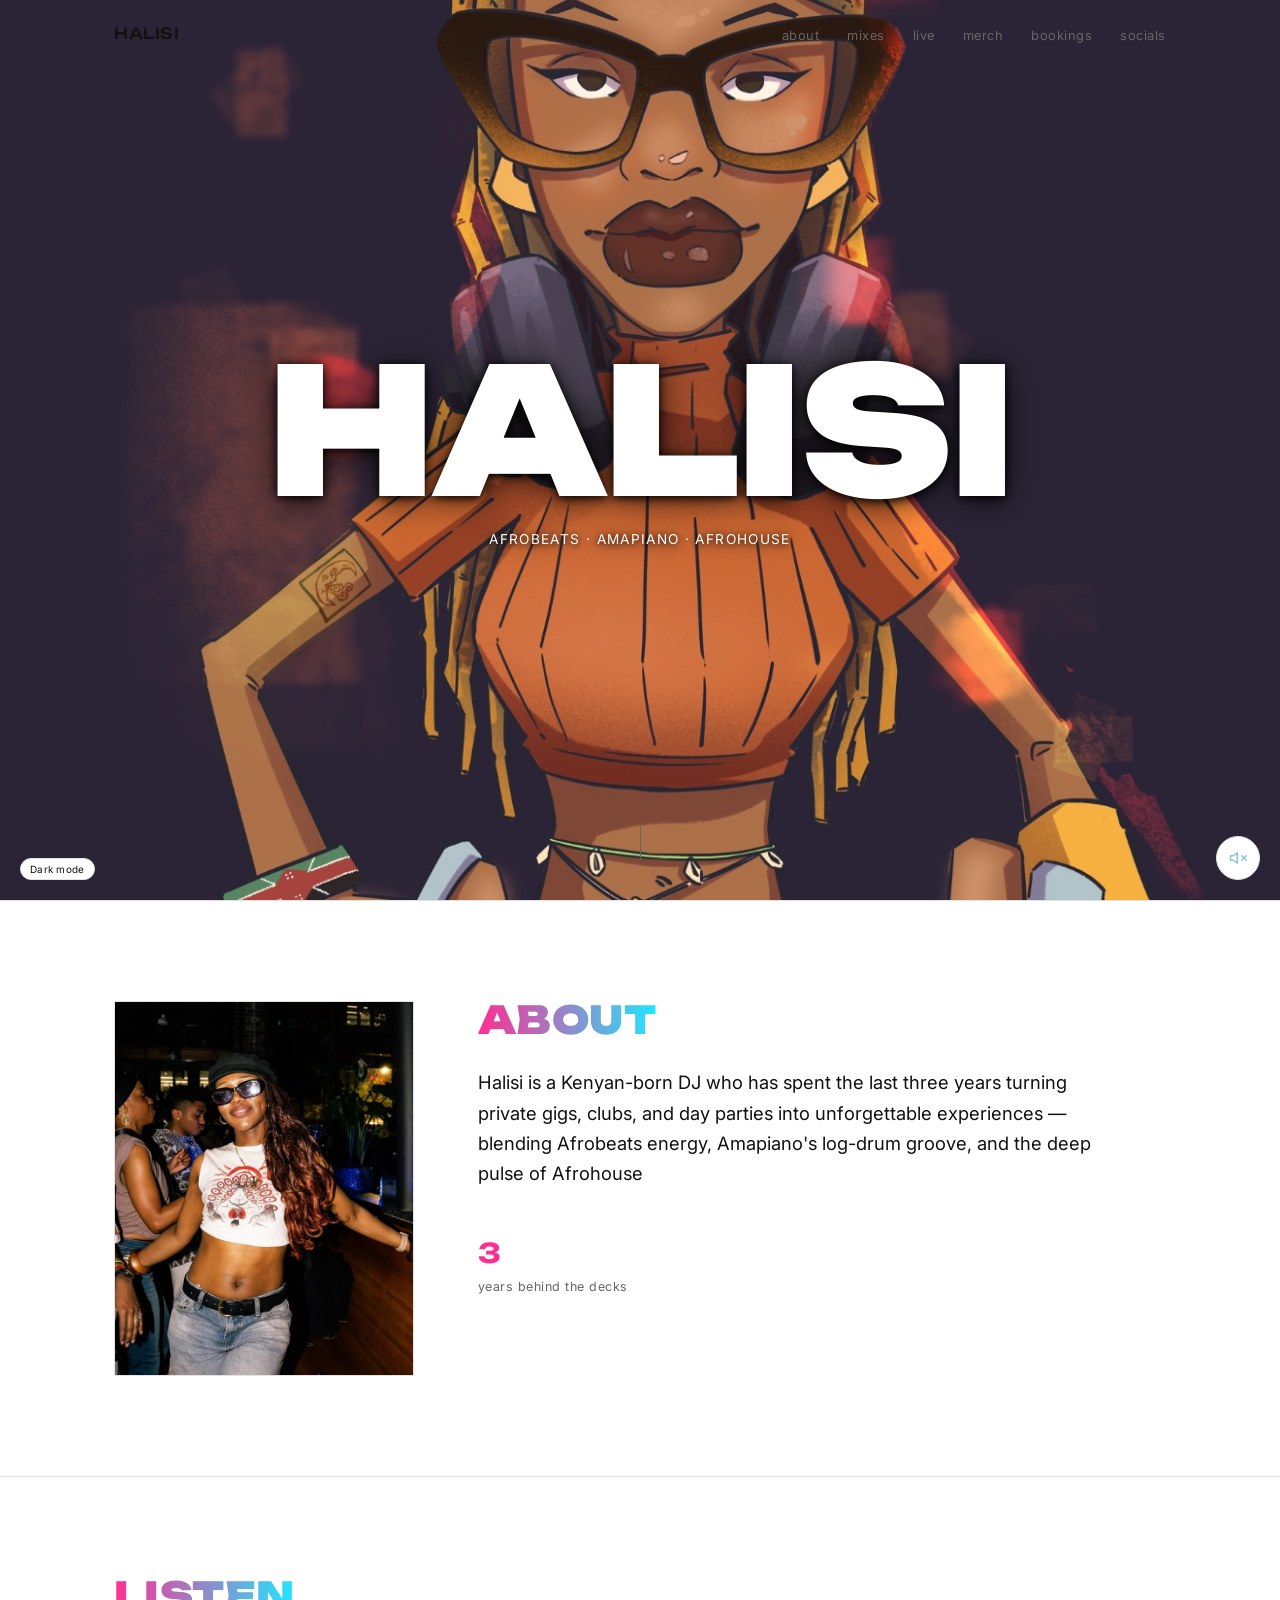
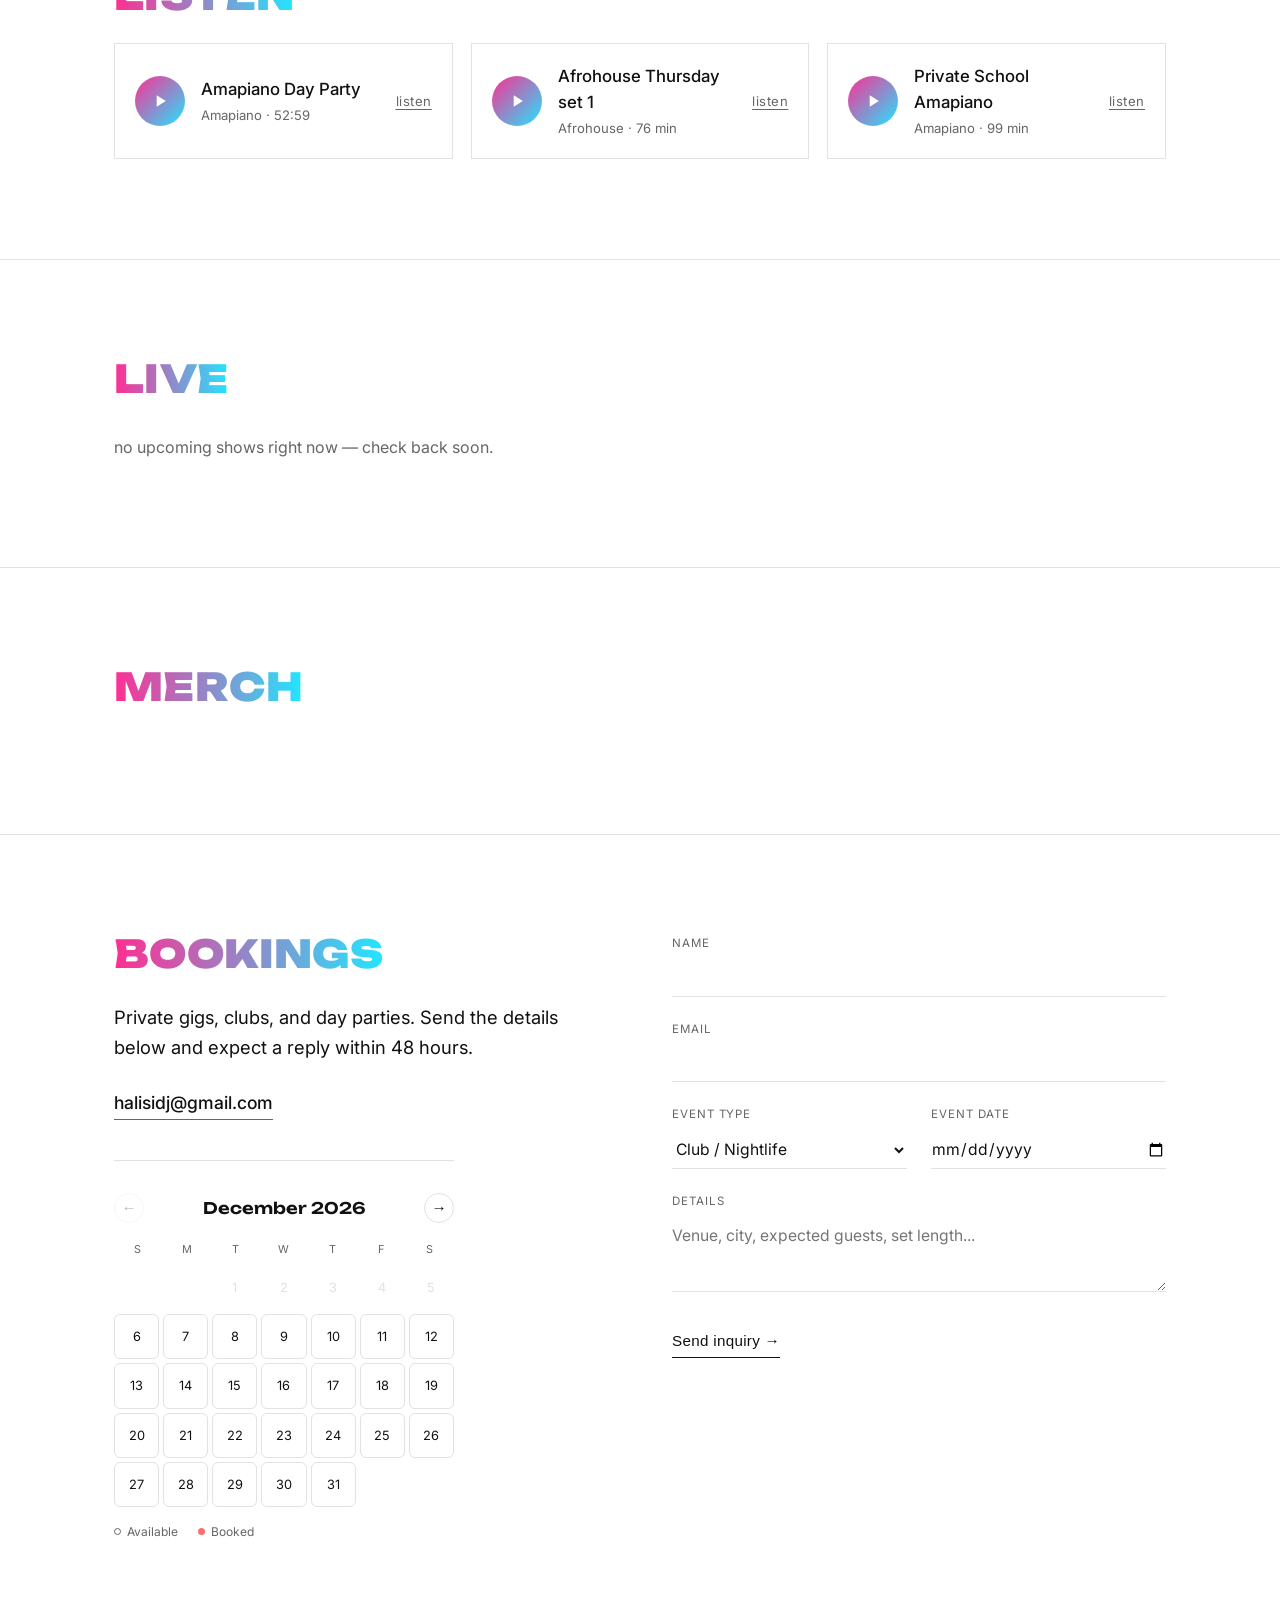
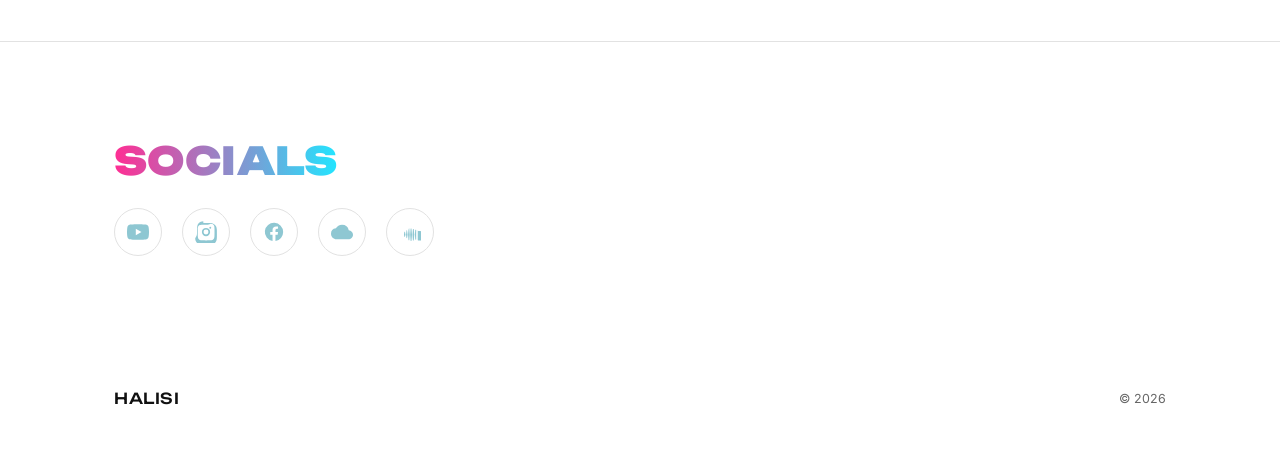
==== index.html @ 0e68756f "Overshoot the hero past the home indicator on iOS Sizing the hero to 100lvh still left a strip of th" ====
<!DOCTYPE html>
<html lang="en">
<head>
<meta charset="UTF-8">
<meta name="viewport" content="width=device-width, initial-scale=1.0, viewport-fit=cover">
<!-- Tints the browser's own toolbars (Safari's address bar) to match the page. -->
<meta name="theme-color" content="#000000">
<title>Halisi — Afrobeats / Amapiano / Afrohouse DJ</title>
<meta name="description" content="Halisi — Kenyan-born DJ specializing in Afrobeats, Amapiano &amp; Afrohouse. Mixes, live dates, and bookings.">
<link rel="icon" href="data:image/svg+xml,<svg xmlns=%22http://www.w3.org/2000/svg%22 viewBox=%220 0 100 100%22><text y=%22.9em%22 font-size=%2290%22>◆</text></svg>">
<link rel="preconnect" href="https://fonts.googleapis.com">
<link rel="preconnect" href="https://fonts.gstatic.com" crossorigin>
<link href="https://fonts.googleapis.com/css2?family=Space+Grotesk:wght@400;500;700&family=Playfair+Display:wght@400;600;700&family=Archivo+Black&family=DM+Serif+Display&family=Bebas+Neue&family=Syne:wght@500;700&family=Unbounded:wght@400;600;800;900&family=Bungee&family=Monoton&family=Anton&family=Righteous&family=Permanent+Marker&family=Pacifico&family=Fredoka:wght@400;600;700&family=Luckiest+Guy&family=Bangers&family=Chewy&family=Baloo+2:wght@400;600;800&family=Caveat:wght@400;600;700&family=Poppins:wght@400;600;700;800&family=Comfortaa:wght@400;600;700&family=Passion+One:wght@400;700;900&family=Inter:wght@400;500;600&family=Work+Sans:wght@400;500;600&family=IBM+Plex+Sans:wght@400;500;600&family=Manrope:wght@400;500;600;700&family=Source+Sans+3:wght@400;500;600&display=swap" rel="stylesheet">
<link rel="stylesheet" href="styles.css?v=3">
<script>
(function () {
  try {
    var saved = localStorage.getItem('halisi-theme');
    var theme = saved || (window.matchMedia('(prefers-color-scheme: light)').matches ? 'light' : 'dark');
    document.documentElement.setAttribute('data-theme', theme);
    var tc = document.querySelector('meta[name="theme-color"]');
    if (tc) tc.setAttribute('content', theme === 'light' ? '#ffffff' : '#000000');
  } catch (e) {}
})();
</script>
</head>
<body>

<div class="site-bg" id="siteBg" aria-hidden="true">
  <div class="site-bg-media" id="siteBgMedia"></div>
  <div class="site-bg-overlay" id="siteBgOverlay"></div>
</div>

<header class="site-header" id="top">
  <nav class="nav container">
    <a class="logo" href="#top">Halisi</a>
    <button class="nav-toggle" id="navToggle" aria-label="Toggle menu" aria-expanded="false">
      <span></span><span></span>
    </button>
    <ul class="nav-links" id="navLinks">
      <li><a href="#bio">about</a></li>
      <li><a href="#mixes">mixes</a></li>
      <li><a href="#events">live</a></li>
      <li><a href="#merch">merch</a></li>
      <li><a href="#booking">bookings</a></li>
      <li><a href="#socials">socials</a></li>
    </ul>
  </nav>
</header>

<main>

  <section class="hero" id="home">
    <div class="hero-media">
      <video class="hero-photo" id="heroVideo" autoplay muted loop playsinline>
        <source id="heroVideoSource" src="https://assets.mixkit.co/videos/4026/4026-360.mp4" type="video/mp4">
      </video>
    </div>
    <div class="container hero-inner">
      <h1 class="hero-title">HALISI</h1>
      <p class="hero-tagline" id="heroTagline">afrobeats &middot; amapiano &middot; afrohouse</p>
    </div>
    <a href="#bio" class="scroll-cue" aria-label="Scroll down"><span></span></a>
  </section>

  <section class="bio reveal" id="bio">
    <div class="container bio-grid">
      <div class="bio-photo">
        <div class="photo-placeholder">
          <img id="pressPhoto" src="https://images.unsplash.com/photo-1772187727910-7d2facda0c21?q=80&w=600&h=750&fit=crop&auto=format" alt="Halisi press photo" loading="lazy">
        </div>
      </div>
      <div class="bio-copy">
        <p class="section-label">About</p>
        <p class="bio-text" id="bioText">Halisi is a Kenyan-born DJ who has spent the last three years turning private gigs, clubs, and day parties into unforgettable experiences — blending Afrobeats energy, Amapiano's log-drum groove, and the deep pulse of Afrohouse into sets read live for the room in front of them.</p>
        <div class="bio-stats">
          <div><strong id="yearsActive">3</strong><span>years behind the decks</span></div>
        </div>
      </div>
    </div>
  </section>

  <section class="mixes reveal" id="mixes">
    <div class="container">
      <p class="section-label">Listen</p>
      <div class="mix-grid" id="mixesList"></div>
    </div>
  </section>

  <section class="events reveal" id="events">
    <div class="container">
      <p class="section-label">Live</p>
      <div class="list" id="eventsList"></div>
    </div>
  </section>

  <section class="merch reveal" id="merch">
    <div class="container">
      <p class="section-label">Merch</p>
      <div class="merch-grid" id="merchGrid"></div>
    </div>
  </section>

  <section class="booking reveal" id="booking">
    <div class="container booking-grid">
      <div class="booking-copy">
        <p class="section-label">Bookings</p>
        <p class="bio-text" id="bookingBlurb">Private gigs, clubs, and day parties. Send the details below and expect a reply within 48 hours.</p>
        <a class="contact-email" id="bookingEmail" href="mailto:booking@halisi.example">booking@halisi.example</a>
        <div class="availability" id="availabilityCalendar"></div>
      </div>

      <form class="booking-form" id="bookingForm" novalidate>
        <div class="form-row">
          <label for="name">Name</label>
          <input type="text" id="name" name="name" required>
        </div>
        <div class="form-row">
          <label for="email">Email</label>
          <input type="email" id="email" name="email" required>
        </div>
        <div class="form-row form-row-split">
          <div>
            <label for="eventType">Event type</label>
            <select id="eventType" name="eventType">
              <option>Club / Nightlife</option>
              <option>Day Party</option>
              <option>Private Party</option>
              <option>Wedding</option>
              <option>Corporate</option>
            </select>
          </div>
          <div>
            <label for="eventDate">Event date</label>
            <input type="date" id="eventDate" name="eventDate">
          </div>
        </div>
        <div class="form-row">
          <label for="message">Details</label>
          <textarea id="message" name="message" rows="3" placeholder="Venue, city, expected guests, set length..." required></textarea>
        </div>
        <button type="submit" class="btn-text">Send inquiry &rarr;</button>
        <p class="form-status" id="formStatus" role="status"></p>
      </form>
    </div>
  </section>

  <section class="socials reveal" id="socials">
    <div class="container">
      <p class="section-label">Socials</p>
      <div class="social-links">
        <a href="#" id="socialYoutube" aria-label="YouTube">
          <svg viewBox="0 0 24 24" width="22" height="22"><path fill="currentColor" d="M23.5 6.2a3 3 0 0 0-2.1-2.1C19.5 3.5 12 3.5 12 3.5s-7.5 0-9.4.6A3 3 0 0 0 .5 6.2 31 31 0 0 0 0 12a31 31 0 0 0 .5 5.8 3 3 0 0 0 2.1 2.1c1.9.6 9.4.6 9.4.6s7.5 0 9.4-.6a3 3 0 0 0 2.1-2.1A31 31 0 0 0 24 12a31 31 0 0 0-.5-5.8zM9.6 15.6V8.4L15.8 12l-6.2 3.6z"/></svg>
        </a>
        <a href="#" id="socialInstagram" aria-label="Instagram">
          <svg viewBox="0 0 24 24" width="22" height="22"><path fill="currentColor" d="M12 2.2c3.2 0 3.6 0 4.9.07 1.2.06 2.2.28 2.9.6.8.3 1.4.7 2 1.4.6.6 1 1.2 1.4 2 .3.7.5 1.7.6 2.9.1 1.3.1 1.7.1 4.9s0 3.6-.1 4.9c-.1 1.2-.3 2.2-.6 2.9-.3.8-.8 1.4-1.4 2-.6.6-1.2 1-2 1.4-.7.3-1.7.5-2.9.6-1.3.1-1.7.1-4.9.1s-3.6 0-4.9-.1c-1.2-.1-2.2-.3-2.9-.6-.8-.3-1.4-.8-2-1.4-.6-.6-1-1.2-1.4-2-.3-.7-.5-1.7-.6-2.9C2.2 15.6 2.2 15.2 2.2 12s0-3.6.1-4.9c.1-1.2.3-2.2.6-2.9.3-.8.8-1.4 1.4-2 .6-.6 1.2-1 2-1.4.7-.3 1.7-.5 2.9-.6C8.4 2.2 8.8 2.2 12 2.2zm0 1.8c-3.1 0-3.5 0-4.7.07-1 .05-1.6.22-2 .37-.5.2-.85.4-1.22.78-.38.37-.6.72-.78 1.22-.15.4-.32 1-.37 2C3.02 8.5 3 8.9 3 12s0 3.5.07 4.7c.05 1 .22 1.6.37 2 .18.5.4.85.78 1.22.37.38.72.6 1.22.78.4.15 1 .32 2 .37 1.2.07 1.6.07 4.7.07s3.5 0 4.7-.07c1-.05 1.6-.22 2-.37.5-.18.85-.4 1.22-.78.38-.37.6-.72.78-1.22.15-.4.32-1 .37-2 .07-1.2.07-1.6.07-4.7s0-3.5-.07-4.7c-.05-1-.22-1.6-.37-2-.18-.5-.4-.85-.78-1.22a3.3 3.3 0 0 0-1.22-.78c-.4-.15-1-.32-2-.37C15.5 4 15.1 4 12 4zm0 3.5a4.5 4.5 0 1 1 0 9 4.5 4.5 0 0 1 0-9zm0 1.8a2.7 2.7 0 1 0 0 5.4 2.7 2.7 0 0 0 0-5.4zm5.7-2a1.05 1.05 0 1 1-2.1 0 1.05 1.05 0 0 1 2.1 0z"/></svg>
        </a>
        <a href="#" id="socialFacebook" aria-label="Facebook">
          <svg viewBox="0 0 24 24" width="22" height="22"><path fill="currentColor" d="M22 12a10 10 0 1 0-11.6 9.9v-7H7.9V12h2.5V9.8c0-2.5 1.5-3.9 3.8-3.9 1.1 0 2.2.2 2.2.2v2.4h-1.2c-1.2 0-1.6.8-1.6 1.6V12h2.8l-.4 2.9h-2.4v7A10 10 0 0 0 22 12z"/></svg>
        </a>
        <a href="#" id="socialMixcloud" aria-label="Mixcloud">
          <svg viewBox="0 0 24 24" width="22" height="22"><path fill="currentColor" d="M19.35 10.04A7.49 7.49 0 0 0 12 4C9.11 4 6.6 5.64 5.35 8.04A5.994 5.994 0 0 0 0 14c0 3.31 2.69 6 6 6h13c2.76 0 5-2.24 5-5 0-2.64-2.05-4.78-4.65-4.96z"/></svg>
        </a>
        <a href="#" id="socialSoundcloud" aria-label="SoundCloud">
          <svg viewBox="0 0 24 24" width="22" height="22"><path fill="currentColor" d="M8.5 10.2c-.2 0-.35.15-.38.35L7.7 15l.4 3.4c.03.2.18.35.38.35s.35-.15.37-.35l.5-3.4-.5-4.45c-.02-.2-.17-.35-.37-.35zm-2.3 1.4c-.2 0-.35.15-.38.35L5.4 15l.4 2c.03.2.18.35.38.35s.35-.15.37-.35l.5-2-.5-3.05c-.02-.2-.17-.35-.37-.35zm4.6-2.6c-.22 0-.4.17-.42.4L9.9 15l.48 5.6c.02.23.2.4.42.4s.4-.17.42-.4L11.7 15l-.5-6.6c-.02-.23-.2-.4-.42-.4zm2.35-.9c-.24 0-.44.19-.46.43L12.2 15l.5 6.5c.02.24.22.43.46.43s.44-.19.46-.43l.56-6.5-.56-6.47c-.02-.24-.22-.43-.46-.43zm2.5.6c-.26 0-.47.2-.49.46L14.7 15l.46 5.9c.02.26.23.46.49.46s.47-.2.49-.46l.52-5.9-.52-5.84c-.02-.26-.23-.46-.49-.46zm2.6.75c-.28 0-.5.22-.5.5l-.4 4.6.4 5.4c0 .28.22.5.5.5s.5-.22.5-.5V9.9c-.03-.28-.24-.5-.5-.5zm2.75.85c-.02 0-.02 0-.03 0h-.02c-.28.02-.5.25-.5.53v9.9c0 .28.23.5.5.5h5.2c1.7 0 3.05-1.37 3.05-3.06 0-1.5-1.08-2.74-2.5-3-.13-2.4-2.1-4.3-4.53-4.3-.42 0-.83.06-1.17.17v.01c0-.42-.34-.76-.76-.76h-.06z"/></svg>
        </a>
      </div>
    </div>
  </section>

</main>

<footer class="site-footer">
  <div class="container footer-inner">
    <a class="logo" href="#top">Halisi</a>
    <p>&copy; <span id="year"></span></p>
  </div>
</footer>

<button type="button" class="theme-toggle" id="themeToggle" aria-label="Toggle color theme">Light mode</button>

<audio id="homepageAudio" loop preload="none"></audio>
<button type="button" class="audio-toggle" id="audioToggle" aria-label="Play background music" hidden>
  <svg class="icon-sound-on" viewBox="0 0 24 24" fill="none" stroke="currentColor" stroke-width="2" stroke-linecap="round" stroke-linejoin="round"><polygon points="11 5 6 9 2 9 2 15 6 15 11 19 11 5"></polygon><path d="M15.54 8.46a5 5 0 0 1 0 7.07"></path><path d="M19.07 4.93a10 10 0 0 1 0 14.14"></path></svg>
  <svg class="icon-sound-off" viewBox="0 0 24 24" fill="none" stroke="currentColor" stroke-width="2" stroke-linecap="round" stroke-linejoin="round"><polygon points="11 5 6 9 2 9 2 15 6 15 11 19 11 5"></polygon><line x1="23" y1="9" x2="17" y2="15"></line><line x1="17" y1="9" x2="23" y2="15"></line></svg>
</button>

<script src="script.js?v=3"></script>

<!-- MailerLite Universal -->
<script>
    (function(w,d,e,u,f,l,n){w[f]=w[f]||function(){(w[f].q=w[f].q||[])
    .push(arguments);},l=d.createElement(e),l.async=1,l.src=u,
    n=d.getElementsByTagName(e)[0],n.parentNode.insertBefore(l,n);})
    (window,document,'script','https://assets.mailerlite.com/js/universal.js','ml');
    ml('account', '2610002');
</script>
<!-- End MailerLite Universal -->
</body>
</html>
---- styles.css ----
:root {
  --bg: #000000;
  --bg-rgb: 0, 0, 0;
  --text: #ffffff;
  --text-dim: #a2a2a2;
  --line: #2a2a2a;
  --max-w: 1100px;
  --font-heading: 'Space Grotesk', sans-serif;
  --font-body: 'Inter', system-ui, -apple-system, sans-serif;
}

:root[data-theme="light"] {
  --bg: #ffffff;
  --bg-rgb: 255, 255, 255;
  --text: #111111;
  --text-dim: #666666;
  --line: #e2e2e2;
}

* { box-sizing: border-box; }
html { scroll-behavior: smooth; }

body {
  margin: 0;
  background: var(--bg);
  color: var(--text);
  font-family: var(--font-body);
  line-height: 1.5;
  -webkit-font-smoothing: antialiased;
  transition: background-color 0.25s ease, color 0.25s ease;
}

/* Optional site-wide background media, set from the admin panel.
   When active, body's own background is made transparent so this shows
   through (see body.has-site-bg below). It sits at z-index:0 rather than a
   negative value — a negative z-index here would paint behind the browser's
   own canvas fill (the propagated body background), hiding it entirely.
   Real content is kept above it via main/footer's own z-index:1 below. */
.site-bg {
  position: fixed;
  inset: 0;
  z-index: 0;
  overflow: hidden;
  pointer-events: none;
  display: none;
}
.site-bg.is-active { display: block; }
.site-bg-media { position: absolute; inset: 0; }
.site-bg-media img, .site-bg-media video {
  width: 100%;
  height: 100%;
  object-fit: cover;
  display: block;
}
.site-bg-overlay {
  position: absolute;
  inset: 0;
  background: var(--bg);
}
body.has-site-bg { background: transparent; }
main, .site-footer { position: relative; z-index: 1; }

/* Homepage background-audio toggle */
.audio-toggle {
  position: fixed;
  right: 20px;
  bottom: calc(20px + env(safe-area-inset-bottom, 0px));
  z-index: 90;
  width: 44px;
  height: 44px;
  border-radius: 50%;
  border: 1px solid var(--line);
  background: var(--bg);
  color: var(--icon-color, var(--text));
  display: flex;
  align-items: center;
  justify-content: center;
  cursor: pointer;
  transition: border-color 0.2s ease, transform 0.2s ease;
}
.audio-toggle:hover { border-color: var(--text-dim); transform: scale(1.05); }
.audio-toggle svg { width: 18px; height: 18px; }
.audio-toggle .icon-sound-off { display: block; }
.audio-toggle .icon-sound-on { display: none; }
.audio-toggle.is-playing .icon-sound-off { display: none; }
.audio-toggle.is-playing .icon-sound-on { display: block; }

img { max-width: 100%; display: block; }

/* Light/dark mode toggle — floats bottom-left, mirroring the audio toggle
   on the bottom-right, so it's reachable on every screen size without
   opening the mobile nav menu. */
.theme-toggle {
  position: fixed;
  left: 20px;
  bottom: calc(20px + env(safe-area-inset-bottom, 0px));
  z-index: 90;
  height: 22px;
  padding: 0 9px;
  border-radius: 11px;
  border: 1px solid var(--line);
  background: var(--bg);
  color: var(--text);
  cursor: pointer;
  font: inherit;
  font-size: 0.62rem;
  letter-spacing: 0.03em;
  transition: border-color 0.2s ease, transform 0.2s ease;
}
.theme-toggle:hover { border-color: var(--text-dim); transform: scale(1.05); }

@media (prefers-reduced-motion: no-preference) {
  .reveal {
    opacity: 0;
    transform: translateY(24px);
    transition: opacity 0.6s ease, transform 0.6s ease;
  }
  .reveal.in-view {
    opacity: 1;
    transform: translateY(0);
  }
}

h1, h2, h3, .logo, .hero-title {
  font-family: var(--font-heading);
  margin: 0;
}

p { margin: 0; }
a { color: inherit; text-decoration: none; }

.container {
  max-width: var(--max-w);
  margin: 0 auto;
  padding: 0 max(24px, env(safe-area-inset-left, 0px)) 0 max(24px, env(safe-area-inset-right, 0px));
}

.section-label {
  display: inline-block;
  font-family: var(--font-heading);
  text-transform: uppercase;
  letter-spacing: 0.01em;
  font-size: clamp(1.5rem, 4.5vw, 2.4rem);
  font-weight: 900;
  line-height: 1;
  background: linear-gradient(90deg, var(--accent, var(--text)), var(--accent-2, var(--text)));
  -webkit-background-clip: text;
  background-clip: text;
  color: transparent;
  margin-bottom: 28px;
}

/* Header */
.site-header {
  position: fixed;
  top: 0; left: 0; right: 0;
  z-index: 100;
  /* viewport-fit=cover lets the page paint under the status bar and home
     indicator, so pull the contents back inside the safe area. */
  padding-top: calc(22px + env(safe-area-inset-top, 0px));
  border-bottom: 1px solid transparent;
  transition: background 0.25s ease, border-color 0.25s ease;
}
.site-header.scrolled {
  background: var(--bg);
  border-bottom-color: var(--line);
}

.nav {
  display: flex;
  align-items: center;
  justify-content: space-between;
}

.logo {
  font-size: 0.95rem;
  font-weight: 500;
  letter-spacing: 0.04em;
  text-transform: uppercase;
}

.nav-links {
  list-style: none;
  display: flex;
  align-items: center;
  gap: 28px;
  margin: 0;
  padding: 0;
}

.nav-links a {
  font-size: 0.8rem;
  letter-spacing: 0.04em;
  color: var(--text-dim);
  transition: color 0.15s ease;
}
.nav-links a:hover { color: var(--accent, var(--text)); }

.nav-toggle {
  display: none;
  flex-direction: column;
  gap: 5px;
  background: none;
  border: none;
  cursor: pointer;
  padding: 6px;
}
.nav-toggle span {
  width: 20px; height: 2px;
  background: var(--icon-color, var(--text));
  border-radius: 2px;
}

/* Hero */
.hero {
  position: relative;
  /* lvh is the screen with the browser's toolbars retracted - the tallest the
     viewport ever gets. Sizing to it means the hero always covers the screen
     whatever the toolbars are doing, so the next section can never slide into
     view while they animate. dvh would track the visible height exactly, but
     it resizes the hero mid-scroll and that is what caused the glimpse. The
     vh line stays as a fallback for browsers without lvh. */
  min-height: 100vh;
  /* Under viewport-fit=cover iOS does not reliably count the home-indicator
     inset in lvh, leaving a strip at the bottom where the next section shows
     through. Add that inset back so the hero always overshoots the screen
     rather than falling short of it. */
  min-height: calc(100lvh + env(safe-area-inset-bottom, 0px));
  display: flex;
  align-items: center;
  justify-content: center;
  text-align: center;
  overflow: hidden;
}

.hero-media {
  position: absolute;
  inset: 0;
  z-index: 0;
  overflow: hidden;
  /* Fallback background-image (set from JS, media.heroPosterUrl) shows
     through whenever the video isn't actively painting a frame — still
     loading, blocked, or failed to play — instead of leaving this blank. */
  background-size: cover;
  background-position: center;
}
.hero-photo {
  width: 100%;
  height: 100%;
  object-fit: cover;
  transform: scale(1);
  animation: hero-zoom 26s ease-in-out infinite alternate;
}
@keyframes hero-zoom {
  from { transform: scale(1); }
  to { transform: scale(1.08); }
}
@media (prefers-reduced-motion: reduce) {
  .hero-photo { animation: none; }
}
/* A manually-set zoom (from the admin panel) takes over from the automatic
   breathing animation, which would otherwise silently override it every frame. */
.hero-photo.is-zoomed { animation: none; }

.hero-inner {
  position: relative;
  z-index: 1;
  display: flex;
  flex-direction: column;
  align-items: center;
}

@media (prefers-reduced-motion: no-preference) {
  .hero-inner > * {
    opacity: 0;
    animation: hero-fade-up 0.9s ease forwards;
  }
  .hero-title { animation-delay: 0.1s; }
  .hero-tagline { animation-delay: 0.35s; }
}
@keyframes hero-fade-up {
  from { opacity: 0; transform: translateY(20px); }
  to { opacity: 1; transform: translateY(0); }
}

.hero-title {
  font-family: var(--hero-font, var(--font-heading));
  font-size: clamp(3.5rem, 15vw, 11rem);
  line-height: 0.9;
  font-weight: 900;
  letter-spacing: -0.02em;
  color: var(--hero-text-color, var(--text));
  text-shadow:
    0 2px 10px rgba(0, 0, 0, calc(var(--hero-contrast, 1) * 0.85)),
    0 4px 34px rgba(0, 0, 0, calc(var(--hero-contrast, 1) * 0.5));
}

.hero-tagline {
  font-family: var(--hero-font, var(--font-body));
  margin-top: 20px;
  font-size: 0.85rem;
  letter-spacing: 0.1em;
  text-transform: uppercase;
  color: var(--hero-text-color, var(--text-dim));
  text-shadow:
    0 1px 6px rgba(0, 0, 0, calc(var(--hero-contrast, 1) * 0.85)),
    0 2px 18px rgba(0, 0, 0, calc(var(--hero-contrast, 1) * 0.55));
}

.scroll-cue {
  position: absolute;
  z-index: 1;
  bottom: 40px;
  left: 50%;
  transform: translateX(-50%);
}
.scroll-cue span {
  display: block;
  width: 1px;
  height: 34px;
  background: var(--text-dim);
  animation: extend 2s ease-in-out infinite;
  transform-origin: top;
}
@keyframes extend {
  0%, 100% { transform: scaleY(0.4); opacity: 0.4; }
  50% { transform: scaleY(1); opacity: 1; }
}

/* Sections */
section:not(.hero) {
  padding: 100px 0;
  border-top: 1px solid var(--line);
}

/* Bio */
.bio-grid {
  display: grid;
  grid-template-columns: 300px 1fr;
  gap: 64px;
  align-items: start;
}

.photo-placeholder {
  aspect-ratio: 4/5;
  border: 1px solid var(--line);
  display: flex;
  align-items: center;
  justify-content: center;
  overflow: hidden;
}
.photo-placeholder span {
  font-size: 0.75rem;
  letter-spacing: 0.08em;
  text-transform: uppercase;
  color: var(--text-dim);
}
.photo-placeholder img {
  width: 100%;
  height: 100%;
  object-fit: cover;
  transition: transform 0.4s ease;
}
.photo-placeholder:hover img {
  transform: scale(1.03);
}

.bio-text {
  font-size: 1.15rem;
  line-height: 1.65;
  max-width: 640px;
  color: var(--text);
}

.bio-stats {
  display: flex;
  gap: 48px;
  margin-top: 44px;
}
.bio-stats div { display: flex; flex-direction: column; gap: 4px; }
.bio-stats strong { font-family: var(--font-heading); font-size: 1.7rem; font-weight: 700; color: var(--accent, var(--text)); }
.bio-stats span { font-size: 0.78rem; letter-spacing: 0.04em; color: var(--text-dim); }

/* Lists (mixes + events) */
.list {
  display: flex;
  flex-direction: column;
}

.list-row {
  display: grid;
  grid-template-columns: auto 1fr auto auto;
  align-items: center;
  gap: 24px;
  padding: 22px 0;
  border-bottom: 1px solid var(--line);
  background: none;
  border-left: none;
  border-right: none;
  border-top: none;
  text-align: left;
}
.list-row.has-thumb { grid-template-columns: auto 1fr auto 48px auto; }
.list-thumb-wrap {
  display: block;
  width: 48px;
  height: 48px;
  overflow: hidden;
  border: 1px solid var(--line);
}
.list-thumb {
  width: 100%;
  height: 100%;
  object-fit: cover;
  display: block;
}
.list-row:first-child { border-top: 1px solid var(--line); }

.list-title {
  font-size: 1.05rem;
  font-weight: 500;
}

.list-meta {
  font-size: 0.82rem;
  color: var(--text-dim);
  justify-self: end;
}

.list-date {
  font-family: var(--font-heading);
  font-size: 0.95rem;
  color: var(--text-dim);
  width: 60px;
}

.list-link {
  font-size: 0.82rem;
  letter-spacing: 0.04em;
  text-decoration: underline;
  text-underline-offset: 3px;
  color: var(--text-dim);
  justify-self: end;
}
.list-link:hover { color: var(--accent, var(--text)); }

/* Mixes — card grid with a play button that morphs into a running
   equalizer, mirroring the neon site's more energetic treatment. */
.mix-grid {
  display: grid;
  grid-template-columns: repeat(auto-fit, minmax(240px, 1fr));
  gap: 18px;
}
.mix-card {
  display: flex;
  align-items: center;
  gap: 16px;
  padding: 20px;
  border: 1px solid var(--line);
  transition: border-color 0.2s ease, transform 0.2s ease;
}
.mix-card:hover { border-color: var(--accent, var(--text)); transform: translateY(-3px); }

.play-btn {
  flex-shrink: 0;
  width: 50px; height: 50px;
  border-radius: 50%;
  border: none;
  background: linear-gradient(135deg, var(--accent, var(--text)), var(--accent-2, var(--text)));
  color: var(--bg);
  display: flex; align-items: center; justify-content: center;
  cursor: pointer;
  transition: transform 0.15s ease;
}
.play-btn:hover { transform: scale(1.08); }
.mix-card.playing .play-btn .icon-play { display: none; }
.mix-card:not(.playing) .play-btn .icon-pause { display: none !important; }
.mix-card.playing .play-btn .icon-pause { display: block !important; }

.eq { display: none; gap: 3px; align-items: flex-end; height: 15px; }
.mix-card.playing .play-btn svg { display: none; }
.mix-card.playing .eq { display: flex; }
.eq i {
  width: 3px;
  background: var(--bg);
  animation: eq 0.9s ease-in-out infinite;
}
.eq i:nth-child(1) { height: 40%; animation-delay: 0s; }
.eq i:nth-child(2) { height: 100%; animation-delay: 0.15s; }
.eq i:nth-child(3) { height: 60%; animation-delay: 0.3s; }
.eq i:nth-child(4) { height: 80%; animation-delay: 0.45s; }
@keyframes eq {
  0%, 100% { transform: scaleY(0.4); }
  50% { transform: scaleY(1); }
}

.mix-info { flex: 1; min-width: 0; display: flex; flex-direction: column; gap: 4px; }
.mix-info .list-title { display: block; }
.mix-info .list-meta { justify-self: auto; }
.mix-card .list-link { flex-shrink: 0; justify-self: auto; }

/* Merch */
.merch-grid {
  display: grid;
  grid-template-columns: repeat(auto-fit, minmax(200px, 1fr));
  gap: 32px;
}

.merch-item {
  display: flex;
  flex-direction: column;
  gap: 12px;
  align-items: flex-start;
}

.merch-photo {
  width: 100%;
  aspect-ratio: 1/1;
  border: 1px solid var(--line);
  display: flex;
  align-items: center;
  justify-content: center;
  overflow: hidden;
}
.merch-photo span {
  font-size: 0.75rem;
  letter-spacing: 0.08em;
  text-transform: uppercase;
  color: var(--text-dim);
}
.merch-photo img {
  width: 100%;
  height: 100%;
  object-fit: cover;
  transition: transform 0.4s ease;
}
.merch-item:hover .merch-photo img {
  transform: scale(1.06);
}

.merch-info {
  display: flex;
  justify-content: space-between;
  align-items: baseline;
  width: 100%;
}
.merch-name { font-size: 0.95rem; font-weight: 500; }
.merch-price { font-size: 0.85rem; color: var(--text-dim); }

/* Booking */
.booking-grid {
  display: grid;
  grid-template-columns: 1fr 1fr;
  gap: 64px;
}

.contact-email {
  display: inline-block;
  margin-top: 28px;
  font-size: 1.1rem;
  font-weight: 500;
  border-bottom: 1px solid var(--text-dim);
  padding-bottom: 2px;
}
.contact-email:hover { border-color: var(--accent, var(--text)); color: var(--accent, var(--text)); }

/* Availability calendar */
.availability {
  margin-top: 40px;
  padding-top: 32px;
  border-top: 1px solid var(--line);
  max-width: 340px;
}
.cal-header {
  display: flex;
  align-items: center;
  justify-content: space-between;
  margin-bottom: 18px;
}
.cal-month {
  font-family: var(--font-heading);
  font-size: 1rem;
  font-weight: 600;
}
.cal-nav {
  width: 30px; height: 30px;
  border-radius: 50%;
  border: 1px solid var(--line);
  background: none;
  color: var(--text);
  cursor: pointer;
  font-size: 0.95rem;
  transition: border-color 0.15s ease, color 0.15s ease;
}
.cal-nav:hover { border-color: var(--accent, var(--text)); color: var(--accent, var(--text)); }
.cal-nav:disabled { opacity: 0.3; cursor: not-allowed; }
.cal-nav:disabled:hover { border-color: var(--line); color: var(--text); }
.cal-weekdays {
  display: grid;
  grid-template-columns: repeat(7, 1fr);
  text-align: center;
  font-size: 0.68rem;
  letter-spacing: 0.06em;
  text-transform: uppercase;
  color: var(--text-dim);
  margin-bottom: 8px;
}
.cal-grid {
  display: grid;
  grid-template-columns: repeat(7, 1fr);
  gap: 4px;
}
.cal-cell {
  aspect-ratio: 1;
  display: flex;
  align-items: center;
  justify-content: center;
  font-size: 0.8rem;
  border-radius: 6px;
}
.cal-empty { visibility: hidden; }
.cal-past { color: var(--line); }
.cal-open {
  color: var(--text);
  cursor: pointer;
  border: 1px solid var(--line);
  transition: border-color 0.15s ease, color 0.15s ease;
}
.cal-open:hover { border-color: var(--accent, var(--text)); color: var(--accent, var(--text)); }
.cal-booked {
  color: #f87171;
  background: rgba(248, 113, 113, 0.1);
  text-decoration: line-through;
  border: 1px solid rgba(248, 113, 113, 0.4);
  cursor: not-allowed;
}
.cal-legend {
  display: flex;
  gap: 20px;
  margin-top: 16px;
  font-size: 0.75rem;
  color: var(--text-dim);
}
.cal-legend-item { display: flex; align-items: center; gap: 6px; }
.cal-dot { width: 7px; height: 7px; border-radius: 50%; display: inline-block; }
.cal-dot-open { background: transparent; border: 1px solid var(--text-dim); }
.cal-dot-booked { background: #f87171; }

.booking-form {
  display: flex;
  flex-direction: column;
  gap: 24px;
}

.form-row { display: flex; flex-direction: column; gap: 8px; }
.form-row-split { flex-direction: row; gap: 24px; }
.form-row-split > div { flex: 1; display: flex; flex-direction: column; gap: 8px; }

label {
  font-size: 0.72rem;
  letter-spacing: 0.08em;
  text-transform: uppercase;
  color: var(--text-dim);
}

input, select, textarea {
  background: none;
  border: none;
  border-bottom: 1px solid var(--line);
  border-radius: 0;
  padding: 8px 0;
  color: var(--text);
  font-family: inherit;
  font-size: 0.98rem;
  resize: vertical;
}
input:focus, select:focus, textarea:focus {
  outline: none;
  border-color: var(--accent, var(--text));
}
select { cursor: pointer; }
select option { background: var(--bg); }

.btn-text {
  align-self: flex-start;
  background: none;
  border: none;
  color: var(--text);
  font-size: 0.95rem;
  font-weight: 500;
  letter-spacing: 0.02em;
  cursor: pointer;
  padding: 8px 0;
  border-bottom: 1px solid var(--text);
  margin-top: 8px;
}
.btn-text:hover { color: var(--text-dim); }

.form-status {
  font-size: 0.82rem;
  color: var(--text-dim);
  min-height: 1.2em;
}

/* Socials */
.social-links {
  display: flex;
  gap: 20px;
}
.social-links a {
  width: 48px;
  height: 48px;
  display: flex;
  align-items: center;
  justify-content: center;
  border-radius: 50%;
  border: 1px solid var(--line);
  background: rgba(var(--bg-rgb), var(--icon-contrast, 0));
  color: var(--icon-color, var(--text));
  transition: border-color 0.15s ease, color 0.15s ease, transform 0.15s ease;
}
.social-links a:hover {
  border-color: var(--accent, var(--text));
  color: var(--accent, var(--text));
  transform: scale(1.08);
}

/* Footer */
.site-footer {
  padding: 32px 0 40px;
}
.footer-inner {
  display: flex;
  align-items: center;
  justify-content: space-between;
}
.footer-inner p { font-size: 0.78rem; color: var(--text-dim); }

.events-empty {
  color: var(--text-dim);
  padding: 8px 0;
}

.mix-card { flex-wrap: wrap; }
.mix-player {
  flex: 0 0 100%;
  width: 100%;
  margin-top: 4px;
}
.mix-player iframe {
  display: block;
  width: 100%;
  border: 0;
}

/* Responsive */
@media (max-width: 900px) {
  .bio-grid, .booking-grid { grid-template-columns: 1fr; }
  .photo-placeholder { max-width: 260px; }
}

@media (max-width: 720px) {
  .nav-links {
    position: fixed;
    top: calc(60px + env(safe-area-inset-top, 0px)); left: 0; right: 0;
    flex-direction: column;
    align-items: flex-start;
    gap: 0;
    background: var(--bg);
    /* max-height:0 clips the menu's contents but not its border, so this
       border kept painting a second line a few pixels under the header while
       the menu was closed. Draw it only when the menu is open. */
    max-height: 0;
    overflow: hidden;
    transition: max-height 0.25s ease;
  }
  .nav-links.open { max-height: 400px; border-bottom: 1px solid var(--line); }
  .nav-links li { width: 100%; }
  .nav-links a { display: block; padding: 16px 24px; width: 100%; text-align: left; }
  .nav-toggle { display: flex; }

  .form-row-split { flex-direction: column; }
  .list-row { grid-template-columns: 1fr; gap: 6px; }
  /* .has-thumb's own column template (2 classes) otherwise out-specifies
     the rule above and stays a squeezed single row even on mobile. */
  .list-row.has-thumb { grid-template-columns: 1fr; gap: 10px; }
  .list-meta, .list-link { justify-self: start; }
  .social-links { flex-wrap: wrap; gap: 14px; }
}
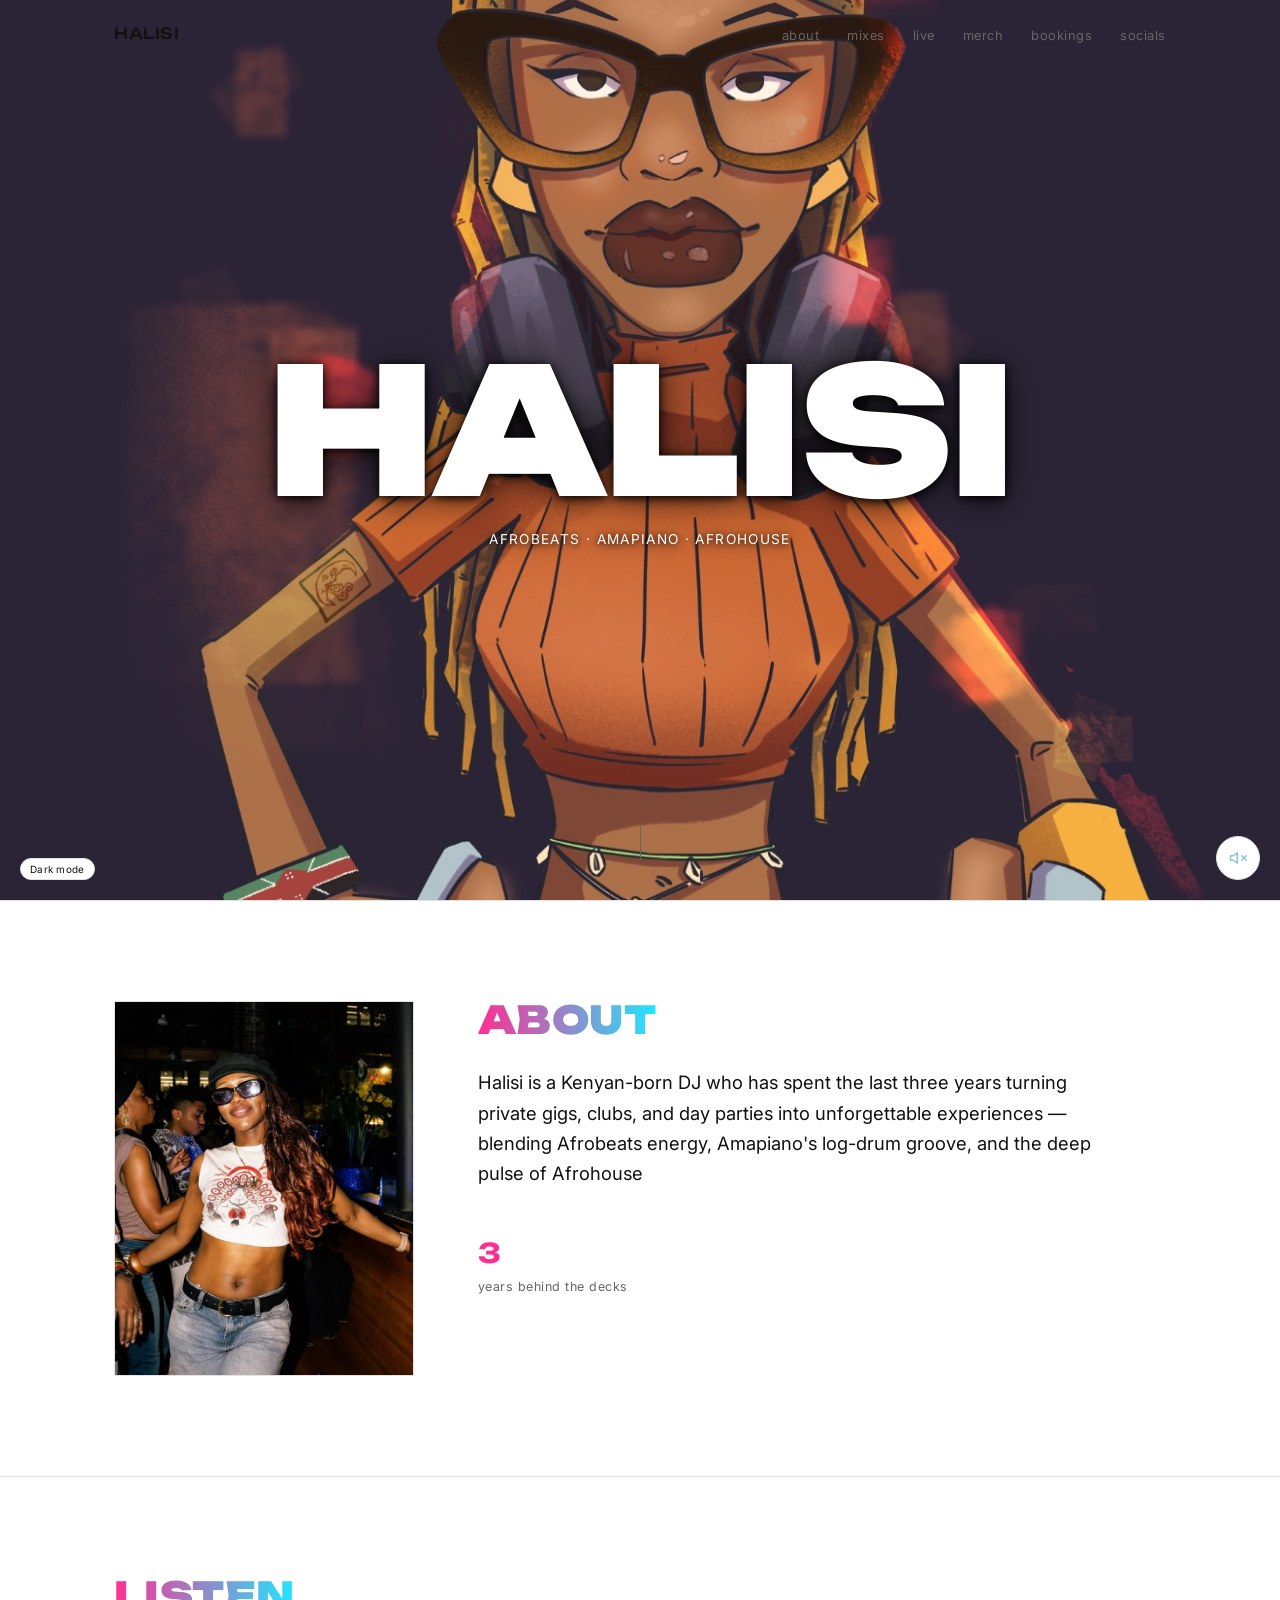
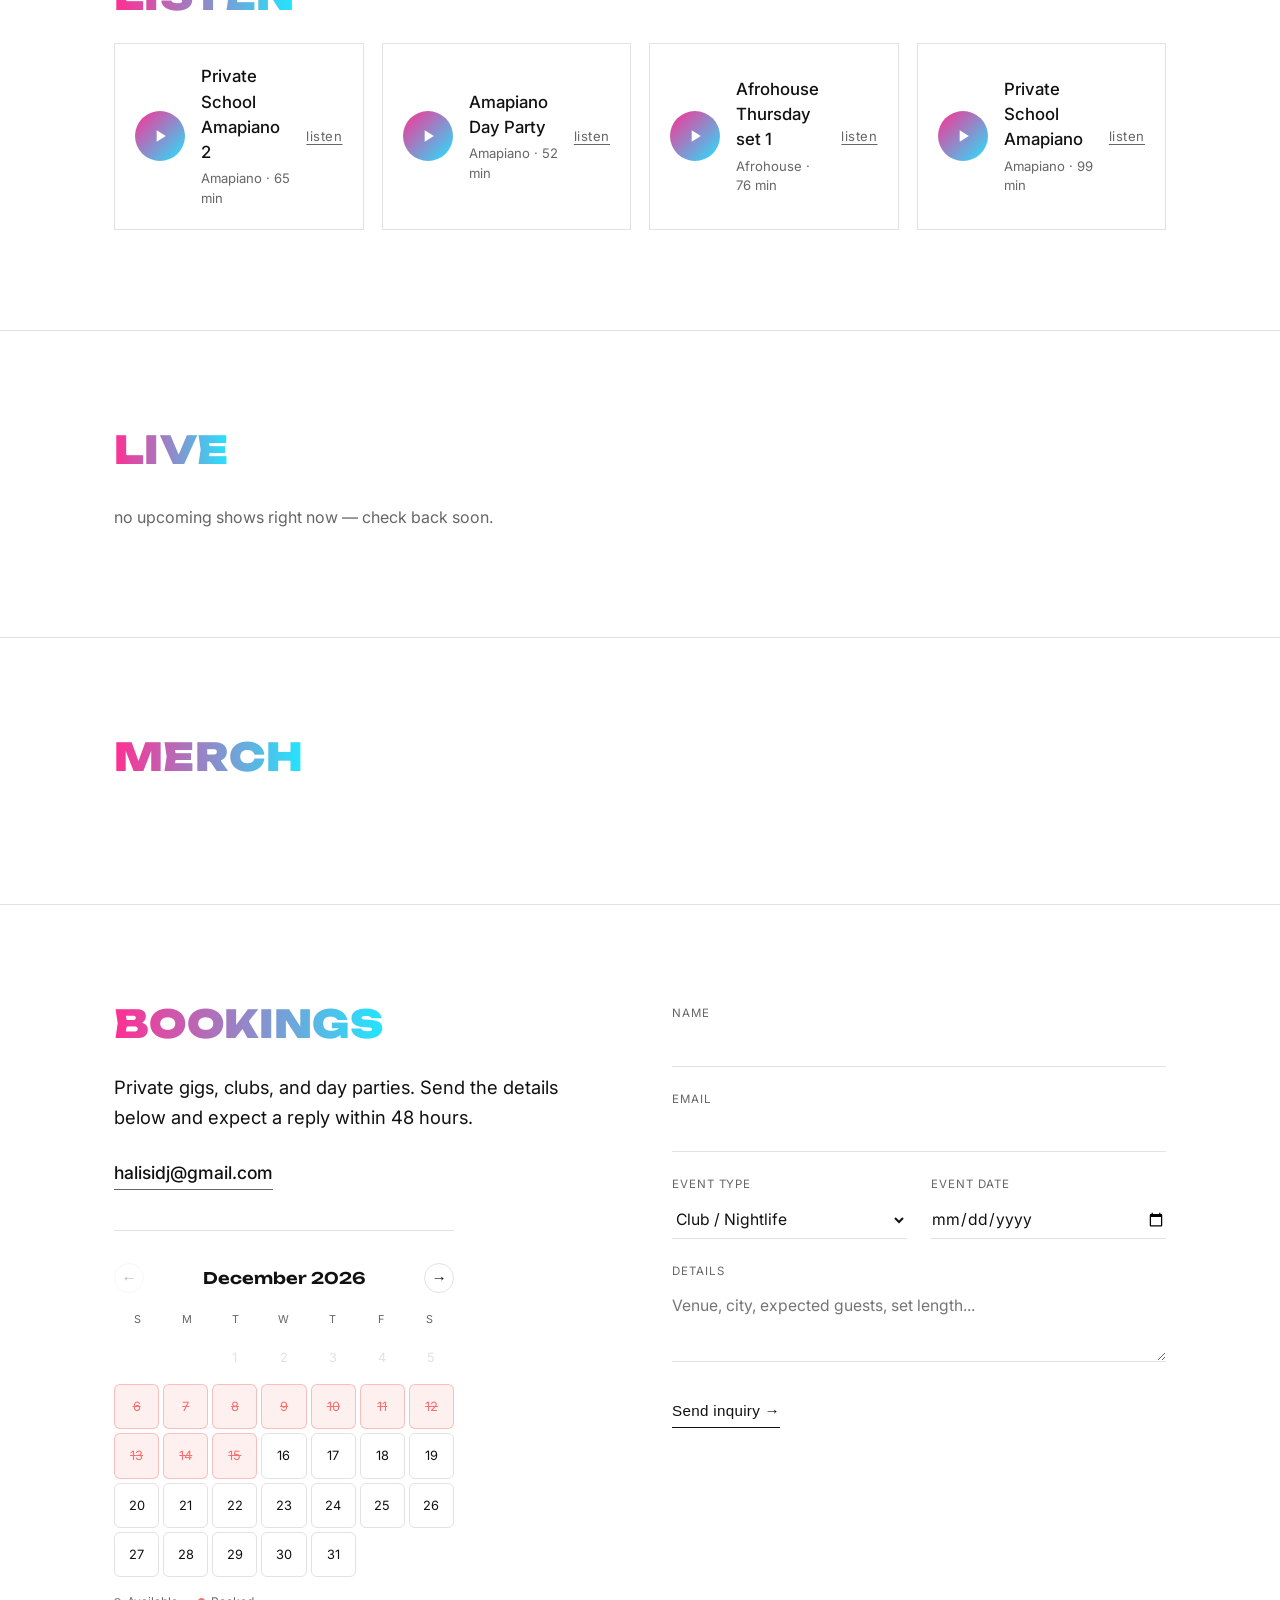
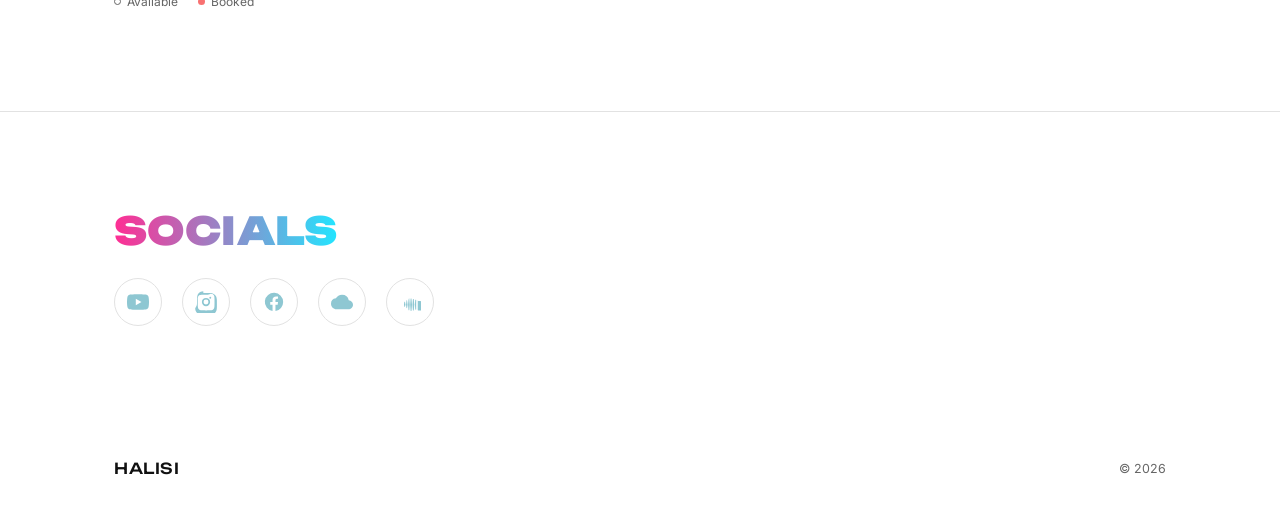
==== commit 40c16f3f: "Accept postMessage to support the admin panel's live preview The admin panel used to call iframe.con" ====
--- a/index.html
+++ b/index.html
@@ -11,7 +11,7 @@
 <link rel="preconnect" href="https://fonts.googleapis.com">
 <link rel="preconnect" href="https://fonts.gstatic.com" crossorigin>
 <link href="https://fonts.googleapis.com/css2?family=Space+Grotesk:wght@400;500;700&family=Playfair+Display:wght@400;600;700&family=Archivo+Black&family=DM+Serif+Display&family=Bebas+Neue&family=Syne:wght@500;700&family=Unbounded:wght@400;600;800;900&family=Bungee&family=Monoton&family=Anton&family=Righteous&family=Permanent+Marker&family=Pacifico&family=Fredoka:wght@400;600;700&family=Luckiest+Guy&family=Bangers&family=Chewy&family=Baloo+2:wght@400;600;800&family=Caveat:wght@400;600;700&family=Poppins:wght@400;600;700;800&family=Comfortaa:wght@400;600;700&family=Passion+One:wght@400;700;900&family=Inter:wght@400;500;600&family=Work+Sans:wght@400;500;600&family=IBM+Plex+Sans:wght@400;500;600&family=Manrope:wght@400;500;600;700&family=Source+Sans+3:wght@400;500;600&display=swap" rel="stylesheet">
-<link rel="stylesheet" href="styles.css?v=3">
+<link rel="stylesheet" href="styles.css?v=4">
 <script>
 (function () {
   try {
@@ -185,7 +185,7 @@
   <svg class="icon-sound-off" viewBox="0 0 24 24" fill="none" stroke="currentColor" stroke-width="2" stroke-linecap="round" stroke-linejoin="round"><polygon points="11 5 6 9 2 9 2 15 6 15 11 19 11 5"></polygon><line x1="23" y1="9" x2="17" y2="15"></line><line x1="17" y1="9" x2="23" y2="15"></line></svg>
 </button>
 
-<script src="script.js?v=3"></script>
+<script src="script.js?v=5"></script>
 
 <!-- MailerLite Universal -->
 <script>
--- a/styles.css
+++ b/styles.css
@@ -225,7 +225,7 @@
      inset in lvh, leaving a strip at the bottom where the next section shows
      through. Add that inset back so the hero always overshoots the screen
      rather than falling short of it. */
-  min-height: calc(100lvh + env(safe-area-inset-bottom, 0px));
+  min-height: var(--hero-height, calc(100lvh + env(safe-area-inset-bottom, 0px)));
   display: flex;
   align-items: center;
   justify-content: center;
